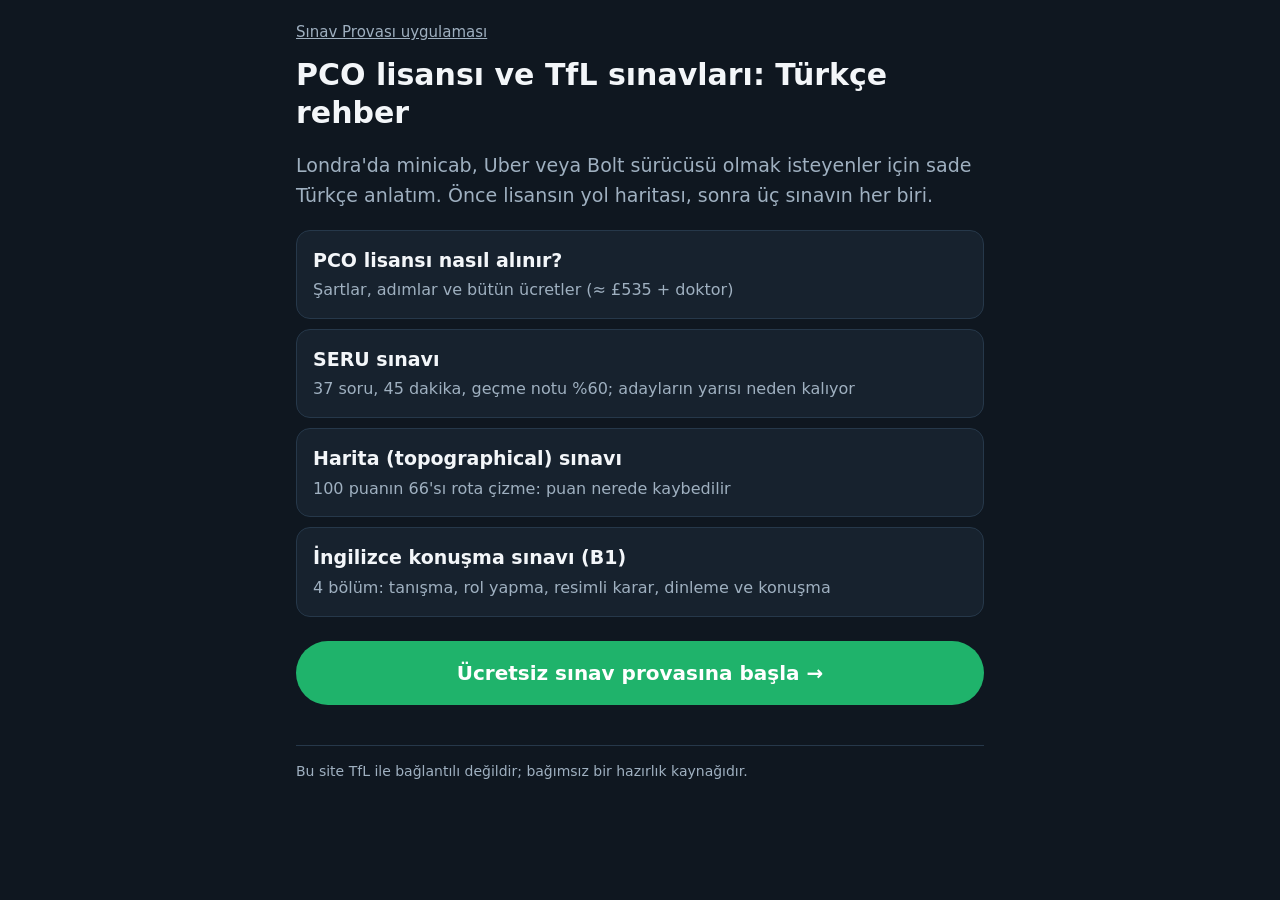
==== rehber/index.html @ 36bb7128 "Turkce rehber sayfalari (PCO lisansi, SERU, harita, Ingilizce) ve sitemap Co-Authored-By: Claude Opu" ====
<!doctype html>
<html lang="tr">
<head>
<meta charset="utf-8">
<meta name="viewport" content="width=device-width, initial-scale=1">
<title>PCO Lisansı ve TfL Sınavları: Türkçe Rehber</title>
<meta name="description" content="Londra minicab (PCO) lisansı için Türkçe rehberler: lisans adımları ve ücretler, SERU sınavı, harita (topographical) sınavı, İngilizce konuşma sınavı. Ücretsiz sınav provası.">
<link rel="canonical" href="https://gulyiyen.github.io/sinav-provasi/rehber/">
<link rel="stylesheet" href="rehber.css">
</head>
<body>
<main>
  <nav class="top"><a href="../">Sınav Provası uygulaması</a></nav>
  <h1>PCO lisansı ve TfL sınavları: Türkçe rehber</h1>
  <p class="lead">Londra'da minicab, Uber veya Bolt sürücüsü olmak isteyenler için sade Türkçe anlatım. Önce lisansın yol haritası, sonra üç sınavın her biri.</p>
  <div class="list">
    <a href="pco-lisansi-nasil-alinir.html"><b>PCO lisansı nasıl alınır?</b><span>Şartlar, adımlar ve bütün ücretler (≈ £535 + doktor)</span></a>
    <a href="seru-sinavi.html"><b>SERU sınavı</b><span>37 soru, 45 dakika, geçme notu %60; adayların yarısı neden kalıyor</span></a>
    <a href="harita-sinavi.html"><b>Harita (topographical) sınavı</b><span>100 puanın 66'sı rota çizme: puan nerede kaybedilir</span></a>
    <a href="ingilizce-sinavi.html"><b>İngilizce konuşma sınavı (B1)</b><span>4 bölüm: tanışma, rol yapma, resimli karar, dinleme ve konuşma</span></a>
  </div>
  <a class="cta" href="../">Ücretsiz sınav provasına başla →</a>
  <footer>Bu site TfL ile bağlantılı değildir; bağımsız bir hazırlık kaynağıdır.</footer>
</main>
</body>
</html>
---- rehber/rehber.css ----
/* Rehber sayfalari: uygulamayla ayni renkler, okunakli uzun metin */
:root {
  --bg: #0f1720; --panel: #17222e; --ink: #f3f6f9; --muted: #9fb0c0;
  --green: #1fb36b; --blue: #3b82f6; --amber: #f5a524; --line: #26384a;
}
* { box-sizing: border-box; }
html, body { margin: 0; }
body { background: var(--bg); color: var(--ink); font: 18px/1.6 system-ui, -apple-system, "Segoe UI", Roboto, sans-serif; }
main { max-width: 720px; margin: 0 auto; padding: 20px 16px 48px; }
nav.top { font-size: 15px; margin-bottom: 8px; }
nav.top a { color: var(--muted); }
h1 { font-size: 30px; line-height: 1.25; margin: 12px 0 8px; }
h2 { font-size: 22px; margin: 32px 0 8px; }
h3 { font-size: 19px; margin: 20px 0 6px; }
p, li { color: var(--ink); }
a { color: #7fb4ff; }
.lead { font-size: 19px; color: var(--muted); }
.card { background: var(--panel); border: 1px solid var(--line); border-radius: 14px; padding: 14px 16px; margin: 14px 0; }
.card.tip { border-color: var(--green); }
.card.warn { border-color: var(--amber); }
table { width: 100%; border-collapse: collapse; margin: 10px 0; font-size: 16px; }
th, td { text-align: left; padding: 8px 6px; border-bottom: 1px solid var(--line); vertical-align: top; }
th { color: var(--muted); font-weight: 600; }
td.n { white-space: nowrap; font-weight: 700; }
ol li, ul li { margin: 6px 0; }
.cta { display: block; text-align: center; background: var(--green); color: #fff; text-decoration: none; font-weight: 700;
  font-size: 20px; border-radius: 999px; padding: 16px; margin: 24px 0 8px; }
.cta.blue { background: var(--blue); }
.list a { display: block; background: var(--panel); border: 1px solid var(--line); border-radius: 14px; padding: 14px 16px;
  margin: 10px 0; color: var(--ink); text-decoration: none; }
.list a b { display: block; font-size: 19px; }
.list a span { color: var(--muted); font-size: 16px; }
footer { border-top: 1px solid var(--line); margin-top: 40px; padding-top: 14px; font-size: 14px; color: var(--muted); }
footer a { color: var(--muted); }
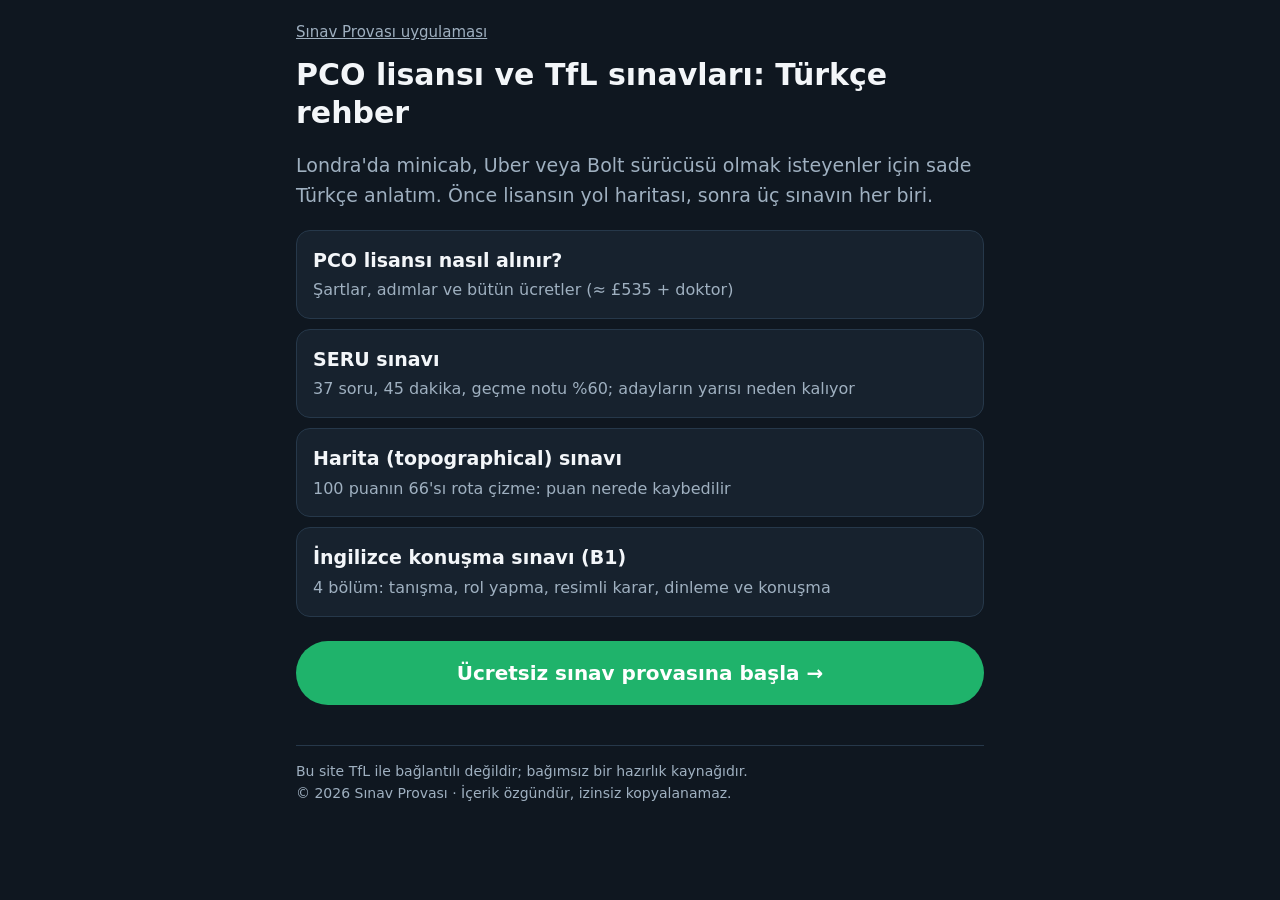
==== commit ced355cb: "Copyright notices, LICENSE (all rights reserved) and content fingerprints Co-Authored-By: Claude Opu" ====
--- a/rehber/index.html
+++ b/rehber/index.html
@@ -7,6 +7,18 @@
 <meta name="description" content="Londra minicab (PCO) lisansı için Türkçe rehberler: lisans adımları ve ücretler, SERU sınavı, harita (topographical) sınavı, İngilizce konuşma sınavı. Ücretsiz sınav provası.">
 <link rel="canonical" href="https://gulyiyen.github.io/sinav-provasi/rehber/">
 <link rel="stylesheet" href="rehber.css">
+<meta property="og:type" content="article">
+<meta property="og:site_name" content="Private Hire Test London">
+<meta property="og:title" content="PCO Lisansı ve TfL Sınavları: Türkçe Rehber">
+<meta property="og:description" content="Londra minicab (PCO) lisansı için Türkçe rehberler: lisans adımları ve ücretler, SERU sınavı, harita (topographical) sınavı, İngilizce konuşma sınavı. Ücretsiz sınav provası.">
+<meta property="og:url" content="https://gulyiyen.github.io/sinav-provasi/rehber/">
+<meta property="og:image" content="https://gulyiyen.github.io/sinav-provasi/og-image.png">
+<meta property="og:image:width" content="1200">
+<meta property="og:image:height" content="630">
+<meta property="og:image:alt" content="Private Hire Test London: SERU, B1 English and map test practice">
+<meta name="twitter:card" content="summary_large_image">
+<!-- Ziyaret sayaci: GoatCounter (cerezsiz, kisisel veri tutmaz). Kanal olcumu: linke ?ref=facebook gibi ek. -->
+<script data-goatcounter="https://sinavprovasi.goatcounter.com/count" async src="https://gc.zgo.at/count.js"></script>
 </head>
 <body>
 <main>
@@ -20,7 +32,7 @@
     <a href="ingilizce-sinavi.html"><b>İngilizce konuşma sınavı (B1)</b><span>4 bölüm: tanışma, rol yapma, resimli karar, dinleme ve konuşma</span></a>
   </div>
   <a class="cta" href="../">Ücretsiz sınav provasına başla →</a>
-  <footer>Bu site TfL ile bağlantılı değildir; bağımsız bir hazırlık kaynağıdır.</footer>
+  <footer>Bu site TfL ile bağlantılı değildir; bağımsız bir hazırlık kaynağıdır. <br>© 2026 Sınav Provası · İçerik özgündür, izinsiz kopyalanamaz.</footer>
 </main>
 </body>
 </html>
